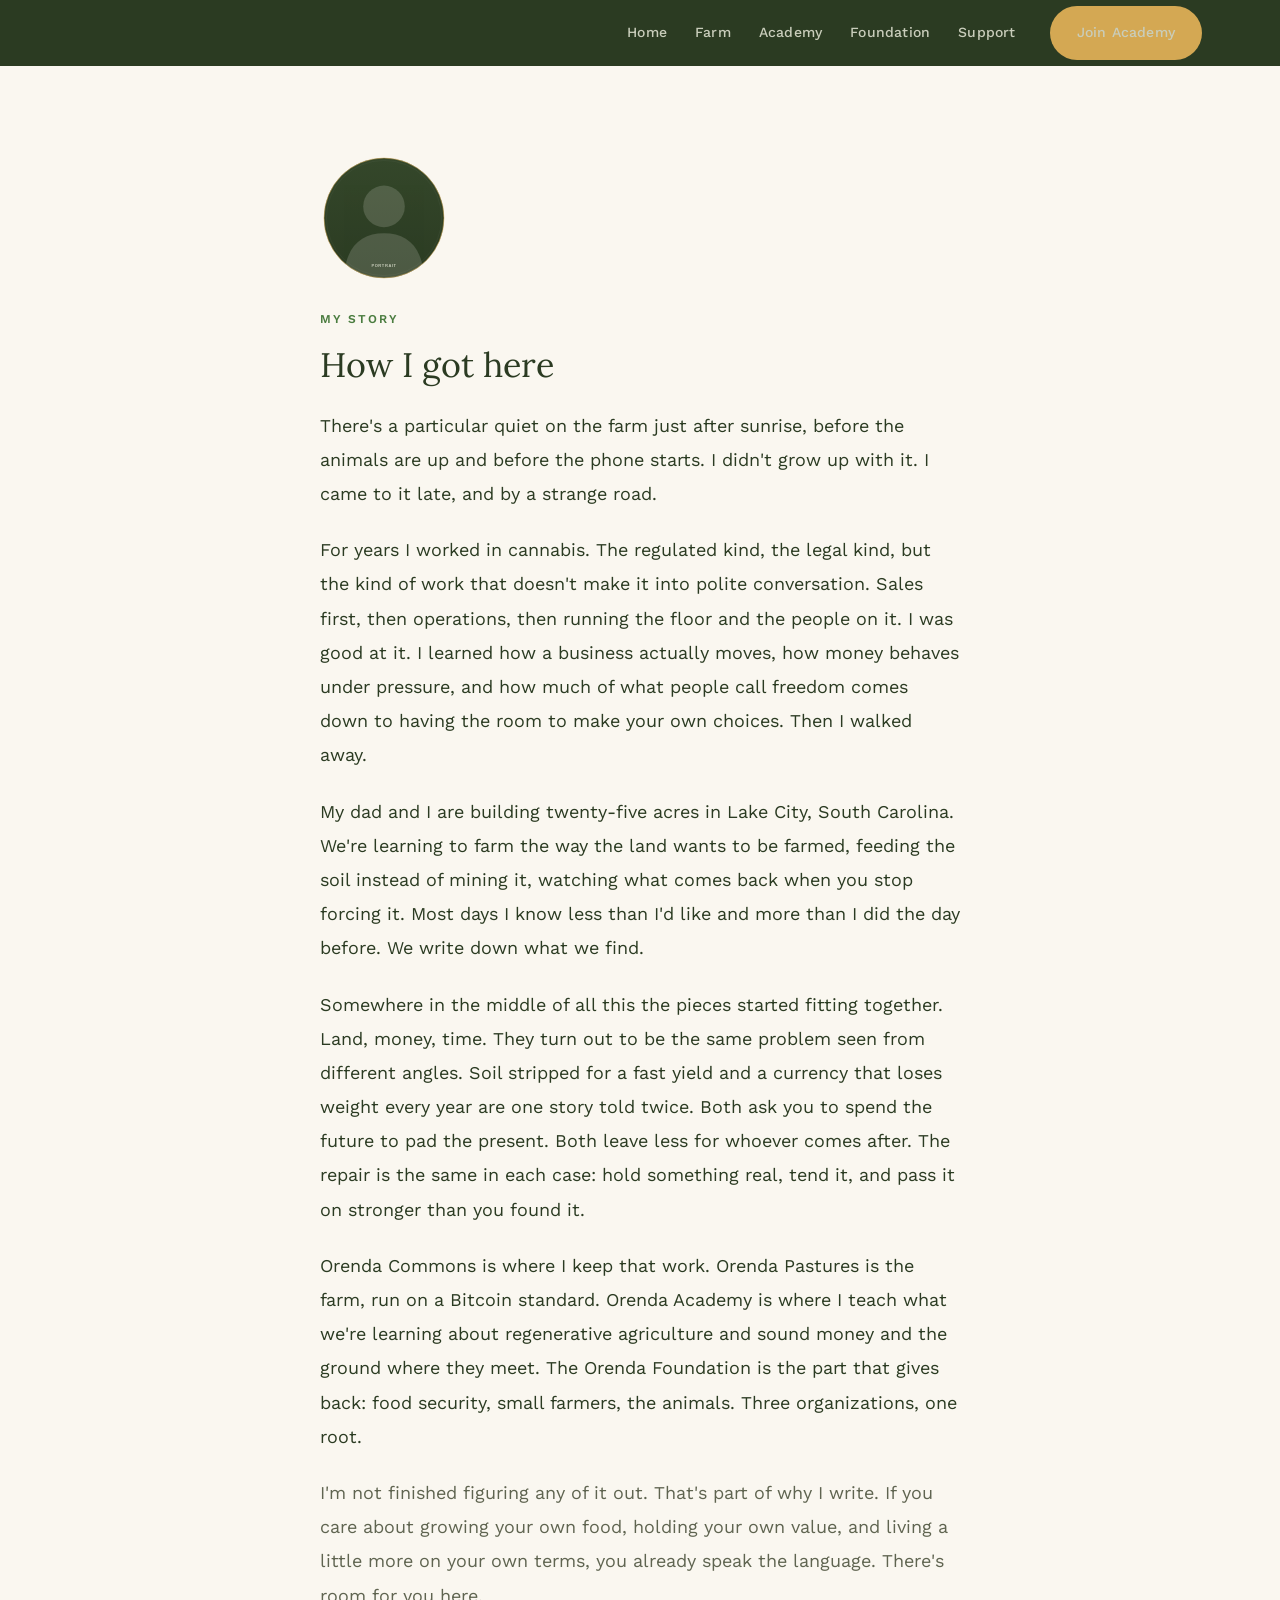
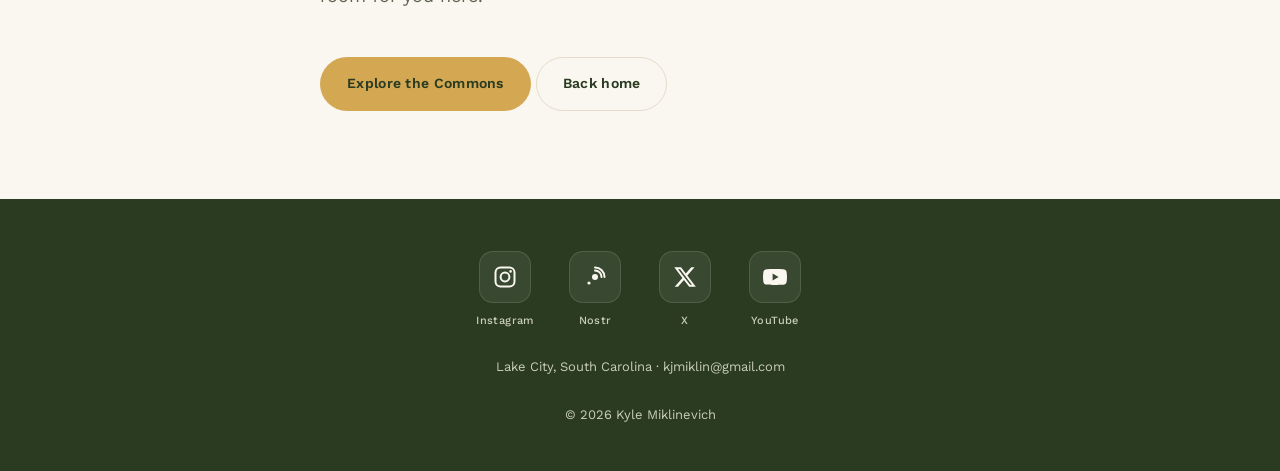
==== bio.html @ c7297ff0 "Add files via upload" ====
<!doctype html>
<html lang="en" data-kit="commons">
<head>
<meta charset="utf-8">
<meta name="viewport" content="width=device-width, initial-scale=1">
<title>My Story · Kyle Miklinevich</title>
<meta name="description" content="How Kyle Miklinevich came from regulated cannabis to regenerative farming, sound money, and Orenda Commons.">
<link rel="icon" href="favicon.png">
<link rel="preconnect" href="https://fonts.googleapis.com">
<link rel="preconnect" href="https://fonts.gstatic.com" crossorigin>
<link href="https://fonts.googleapis.com/css2?family=Lora:ital,wght@0,400;0,500;1,400&family=Work+Sans:wght@400;500;600&display=swap" rel="stylesheet">
<link rel="stylesheet" href="site.css">
</head>
<body>

<header class="site-header">
  <div class="header-inner">
    <nav class="nav">
      <a class="nav-link" href="index.html">Home</a>
      <a class="nav-link" href="https://orendapastures.com">Farm</a>
      <a class="nav-link" href="https://orendaacademy.com">Academy</a>
      <a class="nav-link" href="https://theorendafoundation.org">Foundation</a>
      <a class="nav-link" href="support.html">Support</a>
      <a class="btn btn-gold btn-join" href="https://orendaacademy.com/#/portal/signup">Join Academy</a>
    </nav>
  </div>
</header>

<section class="band">
  <div class="wrap">
    <article class="story">
      <img class="portrait" src="kyle-portrait.svg" alt="Kyle Miklinevich" width="128" height="128">
      <span class="eyebrow">My Story</span>
      <h1 class="heading">How I got here</h1>

      <p>There's a particular quiet on the farm just after sunrise, before the animals are up and before the phone starts. I didn't grow up with it. I came to it late, and by a strange road.</p>

      <p>For years I worked in cannabis. The regulated kind, the legal kind, but the kind of work that doesn't make it into polite conversation. Sales first, then operations, then running the floor and the people on it. I was good at it. I learned how a business actually moves, how money behaves under pressure, and how much of what people call freedom comes down to having the room to make your own choices. Then I walked away.</p>

      <p>My dad and I are building twenty-five acres in Lake City, South Carolina. We're learning to farm the way the land wants to be farmed, feeding the soil instead of mining it, watching what comes back when you stop forcing it. Most days I know less than I'd like and more than I did the day before. We write down what we find.</p>

      <p>Somewhere in the middle of all this the pieces started fitting together. Land, money, time. They turn out to be the same problem seen from different angles. Soil stripped for a fast yield and a currency that loses weight every year are one story told twice. Both ask you to spend the future to pad the present. Both leave less for whoever comes after. The repair is the same in each case: hold something real, tend it, and pass it on stronger than you found it.</p>

      <p>Orenda Commons is where I keep that work. <span class="org">Orenda Pastures</span> is the farm, run on a Bitcoin standard. <span class="org">Orenda Academy</span> is where I teach what we're learning about regenerative agriculture and sound money and the ground where they meet. <span class="org">The Orenda Foundation</span> is the part that gives back: food security, small farmers, the animals. Three organizations, one root.</p>

      <p class="muted">I'm not finished figuring any of it out. That's part of why I write. If you care about growing your own food, holding your own value, and living a little more on your own terms, you already speak the language. There's room for you here.</p>

      <div class="back-row">
        <a class="btn btn-gold" href="commons.html">Explore the Commons</a>
        <a class="btn btn-quiet" href="index.html">Back home</a>
      </div>
    </article>
  </div>
</section>

<footer class="foot">
  <div class="foot-inner">
    <div class="social-tiles">
      <!-- TODO: confirm/replace social URLs -->
      <a class="social-tile ig" href="https://instagram.com/" aria-label="Instagram">
        <span class="ico"><svg viewBox="0 0 24 24" fill="none"><rect x="2.5" y="2.5" width="19" height="19" rx="5" stroke="currentColor" stroke-width="2"/><circle cx="12" cy="12" r="4.4" stroke="currentColor" stroke-width="2"/><circle cx="17.6" cy="6.4" r="1.3" fill="currentColor"/></svg></span>
        <span>Instagram</span>
      </a>
      <a class="social-tile nostr" href="https://primal.net/" aria-label="Nostr">
        <span class="ico"><svg viewBox="0 0 24 24" fill="none"><circle cx="12" cy="12" r="3" fill="currentColor"/><path d="M12 5.5a6.5 6.5 0 0 1 6.5 6.5M12 2.5A9.5 9.5 0 0 1 21.5 12" stroke="currentColor" stroke-width="2" stroke-linecap="round"/><circle cx="6" cy="18" r="1.6" fill="currentColor"/></svg></span>
        <span>Nostr</span>
      </a>
      <a class="social-tile x" href="https://x.com/" aria-label="X">
        <span class="ico"><svg viewBox="0 0 24 24"><path fill="currentColor" d="M18.244 2.25h3.308l-7.227 8.26 8.502 11.24h-6.66l-5.214-6.817L4.99 21.75H1.68l7.73-8.835L1.254 2.25H8.08l4.713 6.231zm-1.161 17.52h1.833L7.084 4.126H5.117z"/></svg></span>
        <span>X</span>
      </a>
      <a class="social-tile yt" href="https://youtube.com/@orendapastures" aria-label="YouTube">
        <span class="ico"><svg viewBox="0 0 24 24"><path fill="currentColor" d="M23.5 6.5a3 3 0 0 0-2.1-2.1C19.5 4 12 4 12 4s-7.5 0-9.4.4A3 3 0 0 0 .5 6.5 31 31 0 0 0 0 12a31 31 0 0 0 .5 5.5 3 3 0 0 0 2.1 2.1C4.5 20 12 20 12 20s7.5 0 9.4-.4a3 3 0 0 0 2.1-2.1A31 31 0 0 0 24 12a31 31 0 0 0-.5-5.5zM9.6 15.5v-7l6 3.5z"/></svg></span>
        <span>YouTube</span>
      </a>
    </div>
    <div class="foot-meta">Lake City, South Carolina · <a href="mailto:kjmiklin@gmail.com">kjmiklin@gmail.com</a></div>
    <div class="foot-meta">© <span id="yr"></span> Kyle Miklinevich</div>
  </div>
</footer>

<script>document.getElementById('yr').textContent = new Date().getFullYear();</script>
</body>
</html>
---- site.css ----
/* ============================================================
   kylemiklinevich.com — shared styles
   Commons base kit. Tokens mirror _commons/brand/commons-tokens.css.
   ============================================================ */
:root{
  --forest:#2B3B22; --forest-light:#34472A; --pasture:#4A7C3F;
  --cream:#FAF7F0; --cream-dark:#F1EADC; --gold:#D4A853; --gold-dark:#C2933F;
  --gold-soft:#E0BC72; --earth:#3D3228;
  --text:#2B3B22; --text-muted:#5F6450; --text-light:#95917F;
  --on-dark:#FAF7F0; --on-dark-muted:#C9CDBB;
  --border:#E5DDCC; --line-soft:#EFE8DA; --card:#fff;
  --font-serif:'Lora',Georgia,'Times New Roman',serif;
  --font-sans:'Work Sans',-apple-system,BlinkMacSystemFont,'Segoe UI',Roboto,sans-serif;
  --fs-name:52px; --fs-heading:30px; --fs-lead:19px; --fs-body:17px;
  --max:1180px; --measure:640px; --radius:14px;
}
*,*::before,*::after{box-sizing:border-box;margin:0;padding:0}
html{font-size:16px;-webkit-font-smoothing:antialiased;scroll-behavior:smooth}
body{font-family:var(--font-sans);color:var(--text);background:var(--cream);line-height:1.85}
img,svg{max-width:100%;height:auto;display:block}
a{color:var(--pasture);text-decoration:none}
.wrap{max-width:var(--max);margin:0 auto;padding:0 28px}
.eyebrow{display:block;text-transform:uppercase;letter-spacing:1.8px;font-size:12px;font-weight:600;color:var(--pasture)}
.heading{font-family:var(--font-serif);font-weight:400;font-size:var(--fs-heading);line-height:1.25;color:var(--text)}
.body{font-size:var(--fs-body);line-height:1.9;color:var(--text-muted)}
.lead{font-size:var(--fs-lead);line-height:1.7;color:var(--text-muted)}

/* ---- header / nav ---- */
.site-header{position:sticky;top:0;z-index:50;background:var(--forest)}
.header-inner{max-width:var(--max);margin:0 auto;padding:0 28px;height:66px;display:flex;align-items:center;justify-content:flex-end}
.brand{font-family:var(--font-serif);font-size:19px;font-weight:500;color:var(--on-dark);letter-spacing:.3px}
.brand:hover{color:var(--on-dark)}
.nav{display:flex;align-items:center;gap:28px}
.nav a{color:var(--on-dark-muted);font-size:14px;font-weight:500;letter-spacing:.2px}
.nav a:hover{color:var(--on-dark)}
.nav .btn-join{margin-left:6px}
@media(max-width:760px){.nav .nav-link{display:none}}

/* ---- buttons ---- */
.btn{display:inline-block;font-family:var(--font-sans);font-weight:600;font-size:14px;letter-spacing:.3px;padding:13px 26px;border-radius:999px;cursor:pointer;border:1px solid transparent;transition:all .15s ease;white-space:nowrap}
.btn-gold{background:var(--gold);color:var(--forest)}
.btn-gold:hover{background:var(--gold-dark)}
.btn-quiet{background:transparent;border-color:var(--border);color:var(--forest)}
.btn-quiet:hover{border-color:var(--pasture);color:var(--pasture)}
.btn-commons{background:var(--forest);color:var(--on-dark);border-color:var(--forest)}
.btn-commons:hover{background:var(--forest-light);border-color:var(--forest-light)}
.btn-onforest{background:transparent;color:var(--on-dark);border-color:rgba(250,247,240,.32)}
.btn-onforest:hover{border-color:var(--on-dark)}

/* ---- split hero ---- */
.hero-split{display:flex;min-height:560px}
/* image is absolutely positioned so the TEXT column sets the hero height */
.hero-media{flex:1;position:relative;background:var(--forest);overflow:hidden;min-height:440px}
.hero-media img{position:absolute;inset:0;width:100%;height:100%;object-fit:cover;object-position:center 30%}
.hero-caption{position:absolute;left:0;right:0;top:0;padding:44px 48px 70px;background:linear-gradient(to bottom,rgba(20,28,15,.92),rgba(20,28,15,0))}
.hero-caption .name{font-family:var(--font-serif);font-weight:400;font-size:46px;line-height:1.04;color:var(--on-dark)}
.hero-caption .role{margin-top:11px;text-transform:uppercase;letter-spacing:1.9px;font-size:12.5px;font-weight:600;color:var(--gold-soft)}
.hero-content{flex:1;display:flex;align-items:center;padding:72px 56px;background:var(--cream)}
.hero-content .inner{max-width:540px}
.hero-content .hero-header{font-family:var(--font-serif);font-weight:400;font-size:38px;line-height:1.18;color:var(--text);margin-bottom:12px}
.hero-content .intro{font-size:18px;line-height:1.7;color:var(--text-muted)}
.hero-content .org{font-weight:600;color:var(--forest)}
.hero-content .org-list{margin-top:26px}
.org-item{margin-top:18px;font-size:16px;line-height:1.55}
.org-item:first-child{margin-top:0}
.org-item .name{display:block;font-family:var(--font-serif);font-size:18px;color:var(--forest);margin-bottom:3px}
.org-item .desc{color:var(--text-muted)}
.hero-content .cta-row{margin-top:36px;display:flex;gap:14px;flex-wrap:wrap}
@media(max-width:880px){
  .hero-split{flex-direction:column;min-height:0}
  .hero-media{min-height:62vh}
  .hero-content{padding:52px 28px}
  .hero-caption .name{font-size:32px}
}

/* ---- generic section ---- */
.band{padding:88px 0}
.band + .band{border-top:1px solid var(--line-soft)}
.measure{max-width:var(--measure);margin:0 auto}
.center{text-align:center}
.stack > * + *{margin-top:20px}
.section-head .heading{margin-top:12px}

/* ---- commons tiles ---- */
.commons-intro{max-width:560px;margin:0 auto 48px}
.tiles{display:grid;grid-template-columns:repeat(3,1fr);gap:22px}
@media(max-width:820px){.tiles{grid-template-columns:1fr;max-width:430px;margin:0 auto}}
.tile{background:var(--card);border:1px solid var(--border);border-radius:var(--radius);padding:32px 28px;display:flex;flex-direction:column;transition:transform .16s ease,box-shadow .16s ease}
.tile:hover{transform:translateY(-3px);box-shadow:0 14px 34px rgba(43,59,34,.10)}
.tile .kicker{text-transform:uppercase;letter-spacing:1.4px;font-size:11px;font-weight:600;color:var(--text-light);margin-bottom:14px}
.tile h3{font-family:var(--font-serif);font-weight:400;font-size:21px;color:var(--forest);margin-bottom:12px}
.tile p{font-size:15px;line-height:1.7;color:var(--text-muted);flex:1;margin-bottom:22px}
.tile .go{font-size:13.5px;font-weight:600;color:var(--pasture);letter-spacing:.2px}
.tile .go::after{content:" \2192";transition:margin .15s ease}
.tile:hover .go::after{margin-left:5px}
.weave{margin-top:46px;text-align:center}
.weave .line{display:inline-flex;align-items:center;gap:16px;color:var(--text-light);font-size:13px;letter-spacing:.4px;text-transform:uppercase;margin-bottom:22px}
.weave .line::before,.weave .line::after{content:"";display:block;width:46px;height:1px;background:var(--border)}

/* ---- support page ---- */
.support-intro{max-width:600px;margin:0 auto 56px;text-align:center}
.support-intro .heading{margin-top:12px}
.support-intro .lead{margin-top:16px}
.support-section{margin-top:56px}
.support-section:first-of-type{margin-top:0}
.support-head{max-width:var(--measure);margin:0 auto 24px;text-align:center}
.support-head h2{font-family:var(--font-serif);font-weight:400;font-size:25px;color:var(--text);margin-top:8px}
.support-head .sub{margin-top:8px;color:var(--text-muted);font-size:15px}
.support-grid{display:grid;grid-template-columns:repeat(auto-fit,minmax(258px,1fr));gap:20px;max-width:var(--max);margin:0 auto}
.s-card{background:var(--card);border:1px solid var(--border);border-radius:var(--radius);padding:28px 26px;display:flex;flex-direction:column}
.s-card.feature{border-color:var(--gold)}
.s-card .kicker{text-transform:uppercase;letter-spacing:1.4px;font-size:11px;font-weight:600;color:var(--text-light);margin-bottom:12px}
.s-card h3{font-family:var(--font-serif);font-weight:400;font-size:20px;color:var(--forest);margin-bottom:10px}
.s-card p{font-size:14.5px;line-height:1.65;color:var(--text-muted);flex:1;margin-bottom:20px}
.s-card .btns{display:flex;gap:10px;flex-wrap:wrap}
.s-card .s-note{margin-top:10px;font-size:11.5px;color:var(--text-light);letter-spacing:.2px}
.btn-sm{padding:11px 20px;font-size:13px}

/* ---- long story (bio) ---- */
.story{max-width:var(--measure);margin:0 auto}
.story .heading{font-size:34px;margin-top:14px;margin-bottom:8px}
.story p{font-size:18px;line-height:1.9;color:var(--text);margin-top:22px}
.story p.muted{color:var(--text-muted)}
.story .portrait{width:128px;height:128px;border-radius:50%;margin-bottom:26px}
.back-row{margin-top:44px}

/* ---- personal footer with branded social tiles ---- */
.foot{background:var(--forest);color:var(--on-dark-muted);padding:52px 0 44px}
.foot-inner{max-width:var(--max);margin:0 auto;padding:0 28px;display:flex;flex-direction:column;align-items:center;gap:24px;text-align:center}
.social-tiles{display:flex;gap:16px;flex-wrap:wrap;justify-content:center}
.social-tile{display:flex;flex-direction:column;align-items:center;gap:8px;width:74px;color:var(--on-dark-muted)}
.social-tile .ico{width:52px;height:52px;border-radius:14px;display:flex;align-items:center;justify-content:center;background:rgba(250,247,240,.07);border:1px solid rgba(250,247,240,.12);transition:all .16s ease}
.social-tile .ico svg{width:24px;height:24px;color:var(--on-dark)}
.social-tile span{font-size:11px;letter-spacing:.4px;font-weight:500}
.social-tile:hover{color:var(--on-dark)}
.social-tile:hover .ico{transform:translateY(-2px)}
.social-tile.ig:hover .ico{background:#E1306C;border-color:#E1306C}
.social-tile.nostr:hover .ico{background:#8E30EB;border-color:#8E30EB}
.social-tile.x:hover .ico{background:#000;border-color:#000}
.social-tile.yt:hover .ico{background:#FF0000;border-color:#FF0000}
.foot-meta{font-size:13px;color:var(--on-dark-muted)}
.foot-meta a{color:var(--on-dark-muted)}
.foot-meta a:hover{color:var(--gold-soft)}
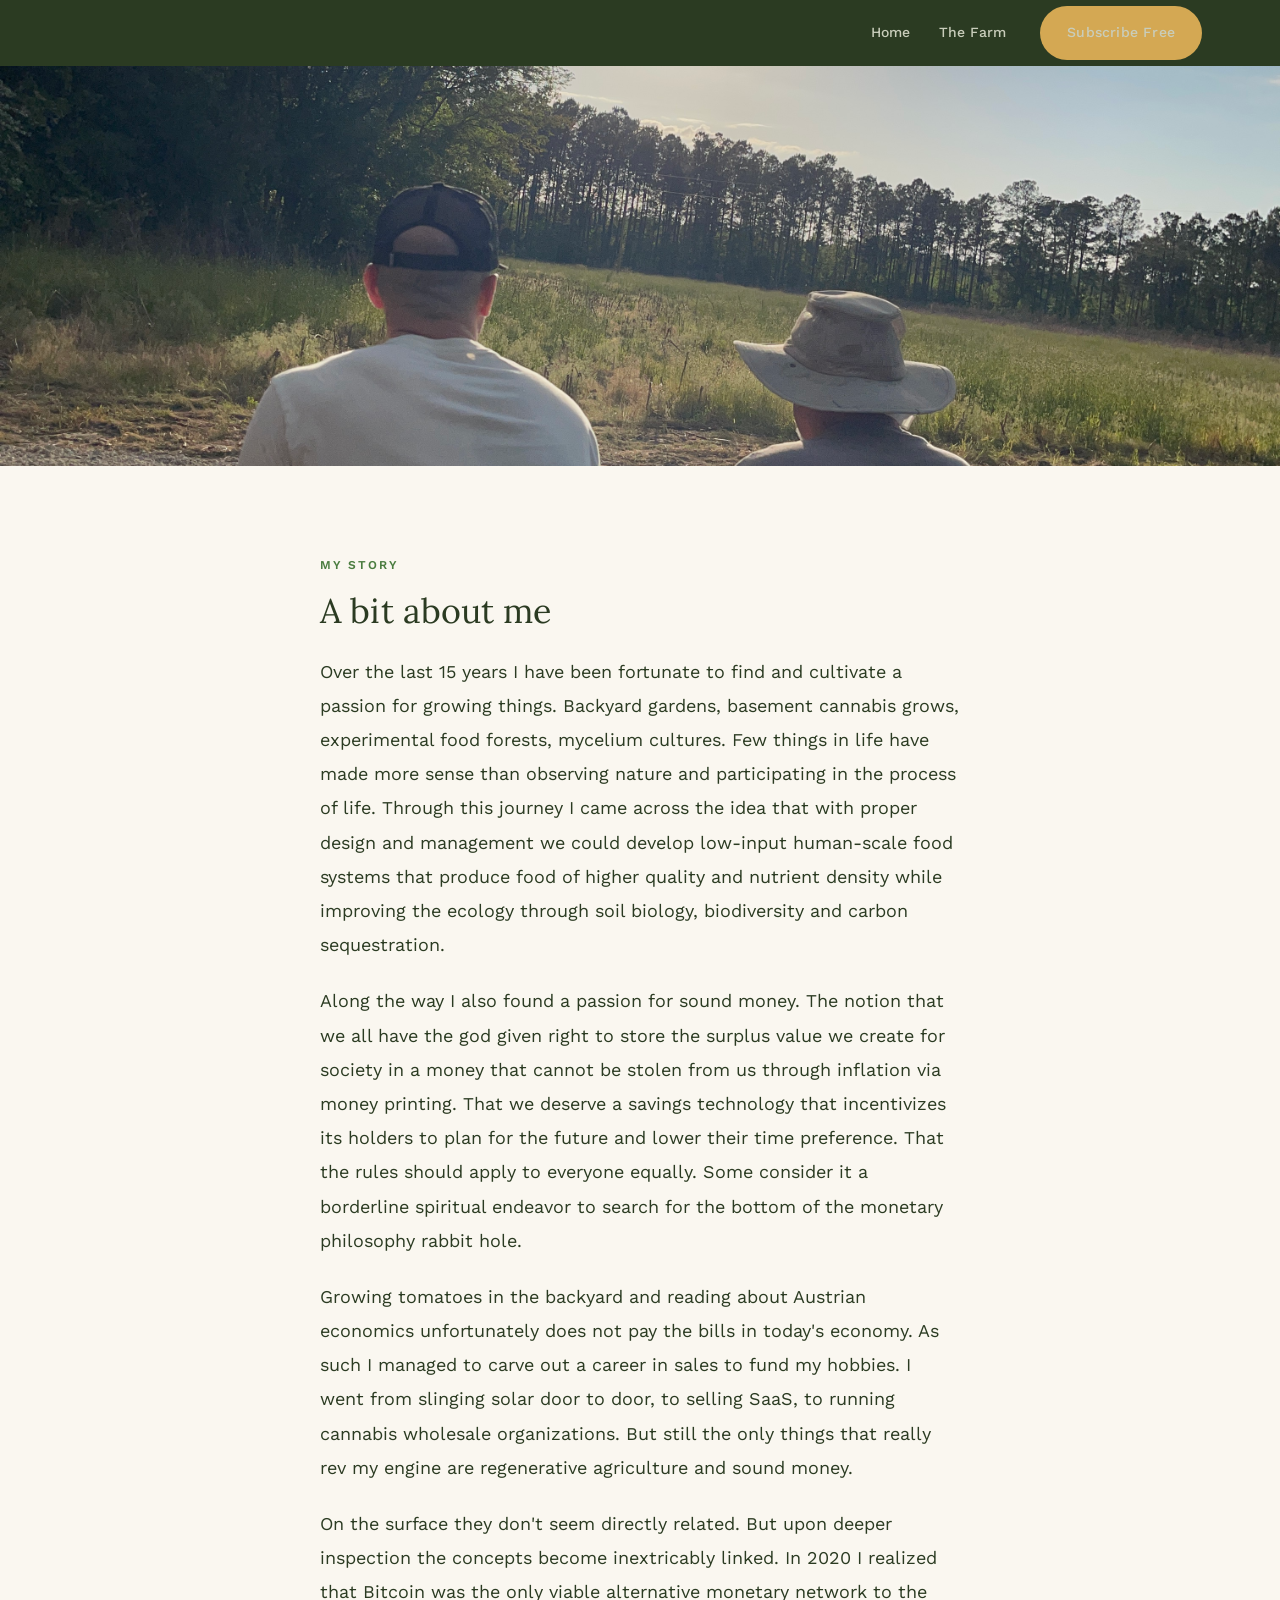
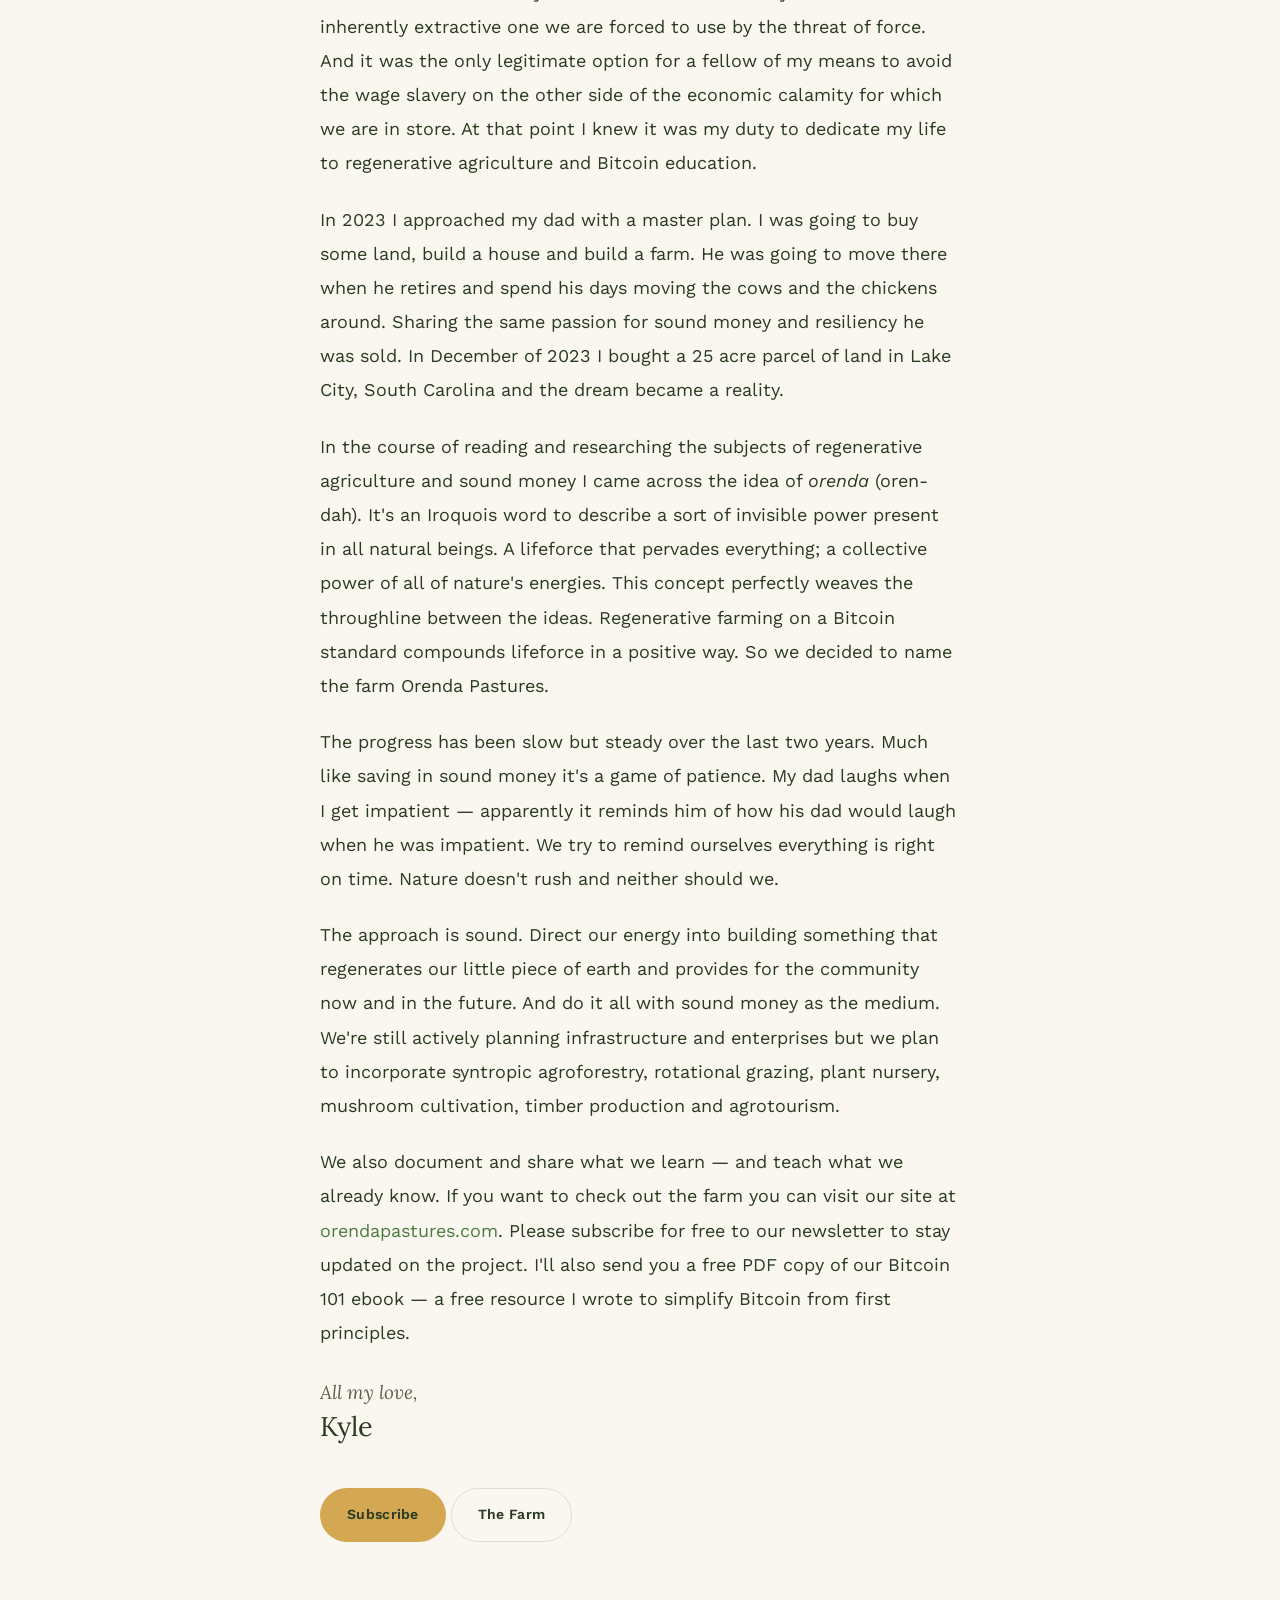
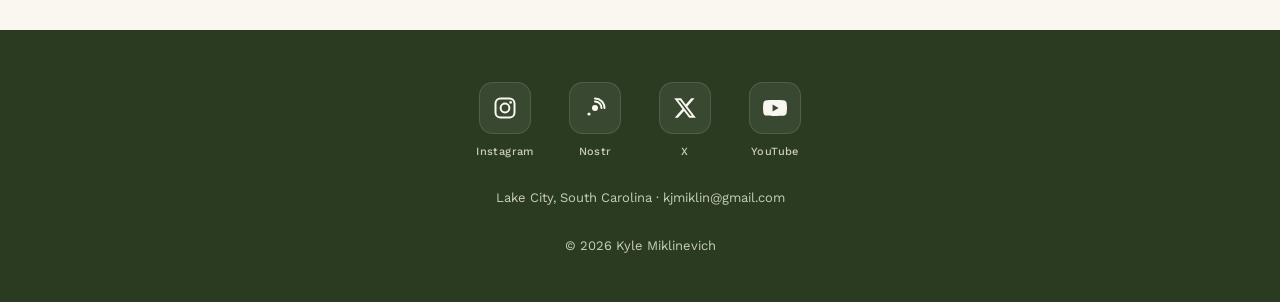
==== commit 0b3c490e: "Pastures-forward front door: drop Orenda Commons language Replace the "Founder of Orenda Commons" id" ====
--- a/bio.html
+++ b/bio.html
@@ -1,14 +1,14 @@
 <!doctype html>
-<html lang="en" data-kit="commons">
+<html lang="en" data-kit="personal">
 <head>
 <meta charset="utf-8">
 <meta name="viewport" content="width=device-width, initial-scale=1">
-<title>My Story · Kyle Miklinevich</title>
-<meta name="description" content="How Kyle Miklinevich came from regulated cannabis to regenerative farming, sound money, and Orenda Commons.">
-<link rel="icon" href="favicon.png">
+<title>A bit about me · Kyle Miklinevich</title>
+<meta name="description" content="How Kyle Miklinevich came to dedicate his life to regenerative agriculture and sound money — and founded Orenda Pastures in Lake City, SC.">
+<link rel="icon" href="favicon.svg" type="image/svg+xml">
 <link rel="preconnect" href="https://fonts.googleapis.com">
 <link rel="preconnect" href="https://fonts.gstatic.com" crossorigin>
-<link href="https://fonts.googleapis.com/css2?family=Lora:ital,wght@0,400;0,500;1,400&family=Work+Sans:wght@400;500;600&display=swap" rel="stylesheet">
+<link href="https://fonts.googleapis.com/css2?family=Lora:ital,wght@0,400;0,500;0,600;1,400;1,500&family=Work+Sans:wght@400;500;600&display=swap" rel="stylesheet">
 <link rel="stylesheet" href="site.css">
 </head>
 <body>
@@ -17,37 +17,46 @@
   <div class="header-inner">
     <nav class="nav">
       <a class="nav-link" href="index.html">Home</a>
-      <a class="nav-link" href="https://orendapastures.com">Farm</a>
-      <a class="nav-link" href="https://orendaacademy.com">Academy</a>
-      <a class="nav-link" href="https://theorendafoundation.org">Foundation</a>
-      <a class="nav-link" href="support.html">Support</a>
-      <a class="btn btn-gold btn-join" href="https://orendaacademy.com/#/portal/signup">Join Academy</a>
+      <a class="nav-link" href="https://orendapastures.com">The Farm</a>
+      <a class="btn btn-gold btn-join" href="https://orendapastures.com/#/portal/signup/free">Subscribe Free</a>
     </nav>
   </div>
 </header>
 
+<img class="story-banner" src="tailgate.JPG" alt="Kyle on the tailgate at Orenda Pastures">
+
 <section class="band">
   <div class="wrap">
     <article class="story">
-      <img class="portrait" src="kyle-portrait.svg" alt="Kyle Miklinevich" width="128" height="128">
       <span class="eyebrow">My Story</span>
-      <h1 class="heading">How I got here</h1>
+      <h1 class="heading">A bit about me</h1>
 
-      <p>There's a particular quiet on the farm just after sunrise, before the animals are up and before the phone starts. I didn't grow up with it. I came to it late, and by a strange road.</p>
+      <p>Over the last 15 years I have been fortunate to find and cultivate a passion for growing things. Backyard gardens, basement cannabis grows, experimental food forests, mycelium cultures. Few things in life have made more sense than observing nature and participating in the process of life. Through this journey I came across the idea that with proper design and management we could develop low-input human-scale food systems that produce food of higher quality and nutrient density while improving the ecology through soil biology, biodiversity and carbon sequestration.</p>
 
-      <p>For years I worked in cannabis. The regulated kind, the legal kind, but the kind of work that doesn't make it into polite conversation. Sales first, then operations, then running the floor and the people on it. I was good at it. I learned how a business actually moves, how money behaves under pressure, and how much of what people call freedom comes down to having the room to make your own choices. Then I walked away.</p>
+      <p>Along the way I also found a passion for sound money. The notion that we all have the god given right to store the surplus value we create for society in a money that cannot be stolen from us through inflation via money printing. That we deserve a savings technology that incentivizes its holders to plan for the future and lower their time preference. That the rules should apply to everyone equally. Some consider it a borderline spiritual endeavor to search for the bottom of the monetary philosophy rabbit hole.</p>
 
-      <p>My dad and I are building twenty-five acres in Lake City, South Carolina. We're learning to farm the way the land wants to be farmed, feeding the soil instead of mining it, watching what comes back when you stop forcing it. Most days I know less than I'd like and more than I did the day before. We write down what we find.</p>
+      <p>Growing tomatoes in the backyard and reading about Austrian economics unfortunately does not pay the bills in today's economy. As such I managed to carve out a career in sales to fund my hobbies. I went from slinging solar door to door, to selling SaaS, to running cannabis wholesale organizations. But still the only things that really rev my engine are regenerative agriculture and sound money.</p>
 
-      <p>Somewhere in the middle of all this the pieces started fitting together. Land, money, time. They turn out to be the same problem seen from different angles. Soil stripped for a fast yield and a currency that loses weight every year are one story told twice. Both ask you to spend the future to pad the present. Both leave less for whoever comes after. The repair is the same in each case: hold something real, tend it, and pass it on stronger than you found it.</p>
+      <p>On the surface they don't seem directly related. But upon deeper inspection the concepts become inextricably linked. In 2020 I realized that Bitcoin was the only viable alternative monetary network to the inherently extractive one we are forced to use by the threat of force. And it was the only legitimate option for a fellow of my means to avoid the wage slavery on the other side of the economic calamity for which we are in store. At that point I knew it was my duty to dedicate my life to regenerative agriculture and Bitcoin education.</p>
 
-      <p>Orenda Commons is where I keep that work. <span class="org">Orenda Pastures</span> is the farm, run on a Bitcoin standard. <span class="org">Orenda Academy</span> is where I teach what we're learning about regenerative agriculture and sound money and the ground where they meet. <span class="org">The Orenda Foundation</span> is the part that gives back: food security, small farmers, the animals. Three organizations, one root.</p>
+      <p>In 2023 I approached my dad with a master plan. I was going to buy some land, build a house and build a farm. He was going to move there when he retires and spend his days moving the cows and the chickens around. Sharing the same passion for sound money and resiliency he was sold. In December of 2023 I bought a 25 acre parcel of land in Lake City, South Carolina and the dream became a reality.</p>
 
-      <p class="muted">I'm not finished figuring any of it out. That's part of why I write. If you care about growing your own food, holding your own value, and living a little more on your own terms, you already speak the language. There's room for you here.</p>
+      <p>In the course of reading and researching the subjects of regenerative agriculture and sound money I came across the idea of <em>orenda</em> (oren-dah). It's an Iroquois word to describe a sort of invisible power present in all natural beings. A lifeforce that pervades everything; a collective power of all of nature's energies. This concept perfectly weaves the throughline between the ideas. Regenerative farming on a Bitcoin standard compounds lifeforce in a positive way. So we decided to name the farm Orenda Pastures.</p>
+
+      <p>The progress has been slow but steady over the last two years. Much like saving in sound money it's a game of patience. My dad laughs when I get impatient — apparently it reminds him of how his dad would laugh when he was impatient. We try to remind ourselves everything is right on time. Nature doesn't rush and neither should we.</p>
+
+      <p>The approach is sound. Direct our energy into building something that regenerates our little piece of earth and provides for the community now and in the future. And do it all with sound money as the medium. We're still actively planning infrastructure and enterprises but we plan to incorporate syntropic agroforestry, rotational grazing, plant nursery, mushroom cultivation, timber production and agrotourism.</p>
+
+      <p>We also document and share what we learn — and teach what we already know. If you want to check out the farm you can visit our site at <a href="https://orendapastures.com">orendapastures.com</a>. Please subscribe for free to our newsletter to stay updated on the project. I'll also send you a free PDF copy of our Bitcoin 101 ebook — a free resource I wrote to simplify Bitcoin from first principles.</p>
+
+      <div class="sign">
+        <span class="love">All my love,</span>
+        <span class="nm">Kyle</span>
+      </div>
 
       <div class="back-row">
-        <a class="btn btn-gold" href="commons.html">Explore the Commons</a>
-        <a class="btn btn-quiet" href="index.html">Back home</a>
+        <a class="btn btn-gold" href="https://orendapastures.com/#/portal/signup/free">Subscribe</a>
+        <a class="btn btn-quiet" href="https://orendapastures.com">The Farm</a>
       </div>
     </article>
   </div>
--- a/site.css
+++ b/site.css
@@ -73,6 +73,29 @@
   .hero-caption .name{font-size:32px}
 }
 
+/* ---- framed split lede (one-pager hero) ---- */
+.lede{display:flex;align-items:center;justify-content:center;gap:56px;max-width:1060px;margin:0 auto;padding:84px 28px}
+.lede-photo{flex:0 0 auto;width:330px}
+.frame{background:var(--card);border:1px solid var(--border);border-radius:18px;padding:14px;box-shadow:0 14px 40px rgba(43,59,34,.09)}
+.frame img{width:100%;aspect-ratio:4/5;object-fit:cover;object-position:center 28%;border-radius:11px;display:block}
+.photo-cap{display:flex;flex-direction:column;align-items:center;text-align:center;margin-top:20px}
+.photo-cap .nm{font-family:var(--font-serif);font-size:23px;color:var(--forest);line-height:1.1}
+.photo-cap .rl{margin-top:7px;text-transform:uppercase;letter-spacing:1.7px;font-size:11px;font-weight:600;color:var(--pasture)}
+.photo-cap .story{margin-top:15px;display:inline-block;padding:8px 20px;border:1px solid var(--gold);border-radius:999px;font-size:13px;font-weight:600;color:var(--forest);letter-spacing:.3px;transition:all .15s ease}
+.photo-cap .story:hover{background:var(--gold);color:var(--forest)}
+.lede-copy{flex:1 1 0;max-width:540px}
+.lede-copy h1{font-family:var(--font-serif);font-weight:400;font-size:42px;line-height:1.14;color:var(--text);margin-bottom:22px;letter-spacing:-.3px}
+.lede-copy p{font-size:17px;line-height:1.85;color:var(--text-muted)}
+.lede-copy p + p{margin-top:16px}
+.lede-copy .cta-row{margin-top:32px;display:flex;gap:14px;flex-wrap:wrap}
+@media(max-width:840px){
+  .lede{flex-direction:column;gap:36px;padding:56px 28px}
+  .lede-photo{width:300px}
+  .lede-copy{max-width:560px;text-align:center}
+  .lede-copy h1{font-size:34px}
+  .lede-copy .cta-row{justify-content:center}
+}
+
 /* ---- generic section ---- */
 .band{padding:88px 0}
 .band + .band{border-top:1px solid var(--line-soft)}
@@ -117,6 +140,11 @@
 .btn-sm{padding:11px 20px;font-size:13px}
 
 /* ---- long story (bio) ---- */
+.story-banner{width:100%;height:400px;object-fit:cover;object-position:center 50%;display:block}
+@media(max-width:640px){.story-banner{height:240px}}
+.sign{margin-top:30px;display:flex;flex-direction:column;line-height:1.3}
+.sign .love{font-family:var(--font-serif);font-style:italic;font-size:19px;color:var(--text-muted)}
+.sign .nm{font-family:var(--font-serif);font-size:27px;color:var(--forest);margin-top:4px}
 .story{max-width:var(--measure);margin:0 auto}
 .story .heading{font-size:34px;margin-top:14px;margin-bottom:8px}
 .story p{font-size:18px;line-height:1.9;color:var(--text);margin-top:22px}
